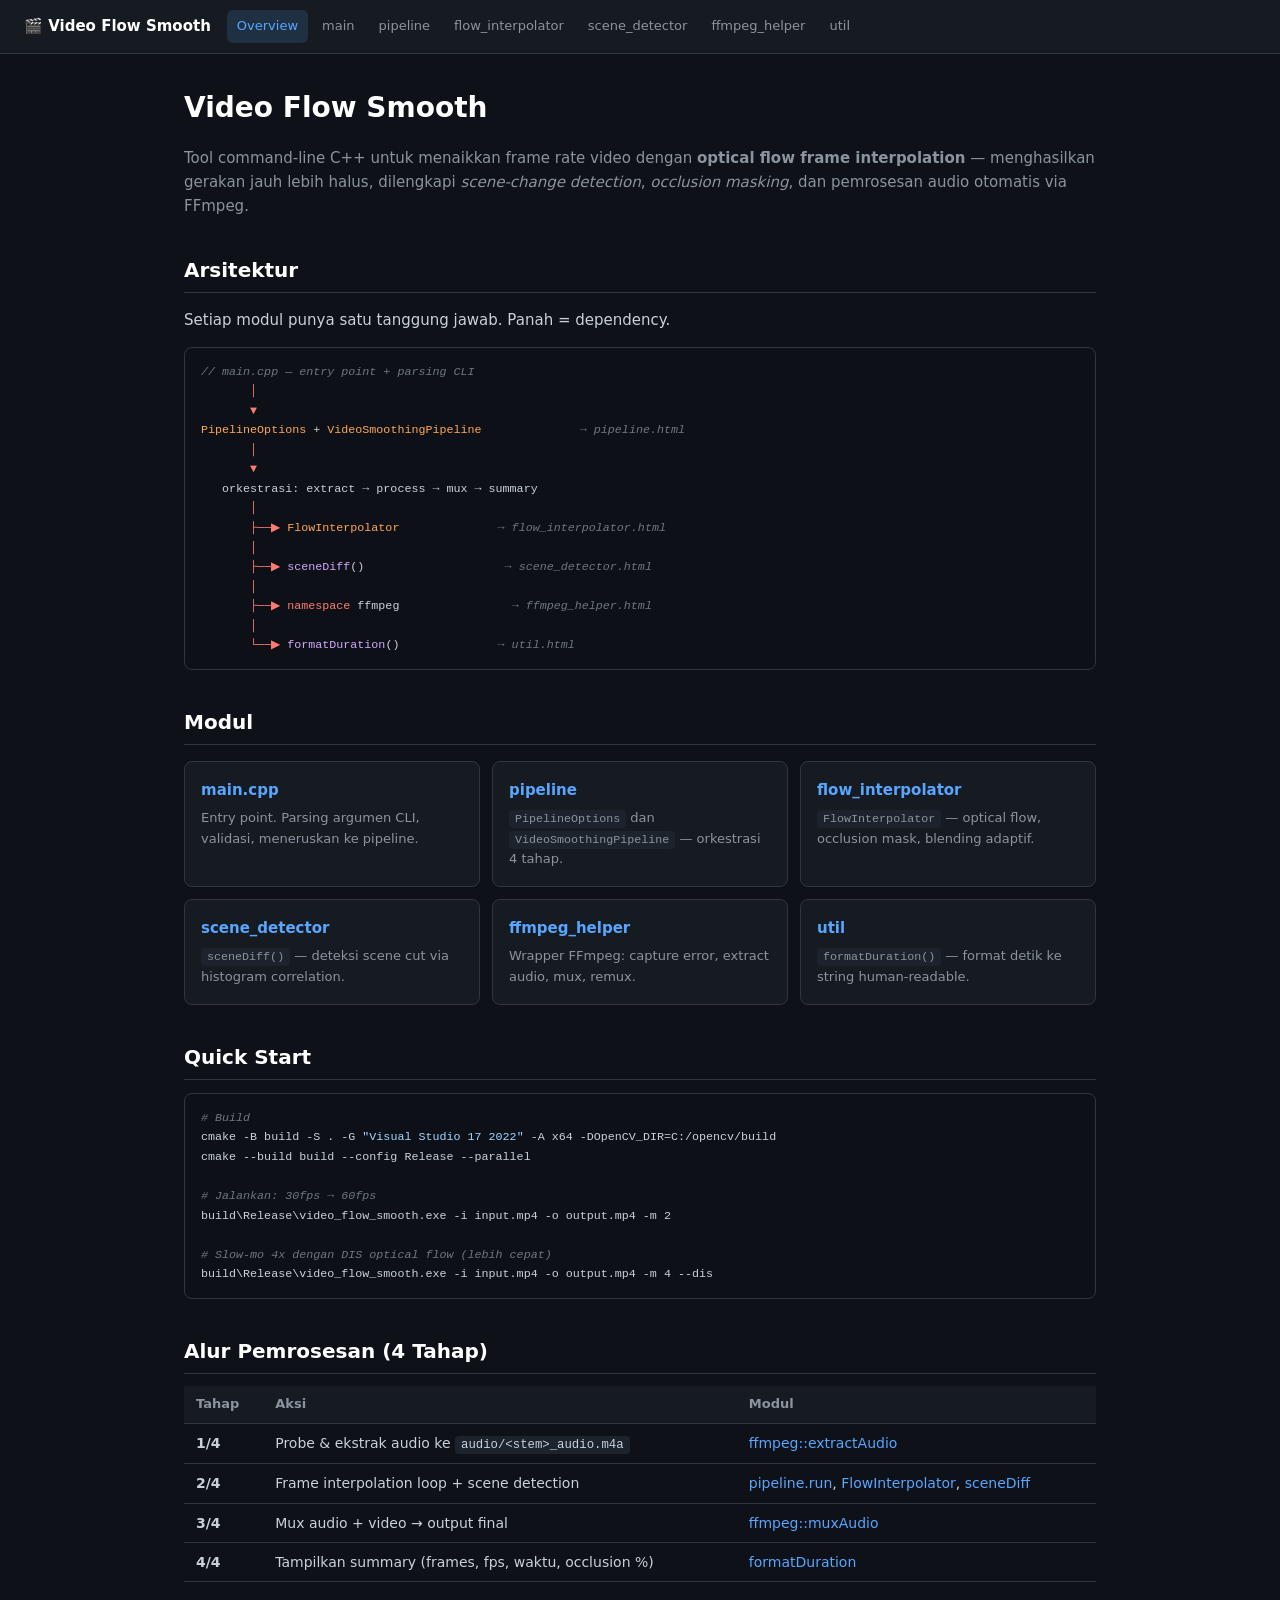
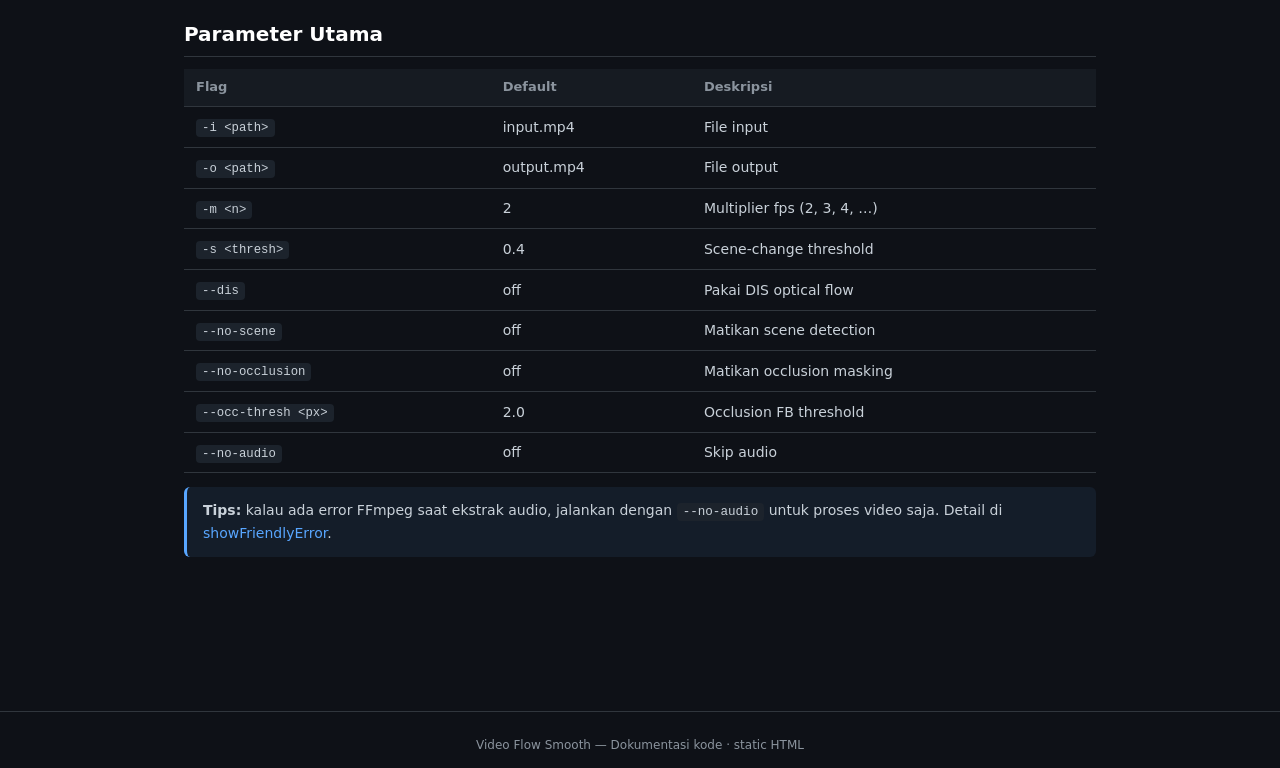
==== docs-html/index.html @ 03f8cf92 "Add documentation and implement occlusion handling in video processing pipeline - Created new HTML d" ====
<!DOCTYPE html>
<html lang="id">
<head>
  <meta charset="UTF-8">
  <meta name="viewport" content="width=device-width, initial-scale=1.0">
  <title>Video Flow Smooth — Dokumentasi</title>
  <link rel="stylesheet" href="style.css">
</head>
<body>

<nav class="top">
  <span class="brand">🎬 Video Flow Smooth</span>
  <a href="index.html" class="active">Overview</a>
  <a href="main.html">main</a>
  <a href="pipeline.html">pipeline</a>
  <a href="flow_interpolator.html">flow_interpolator</a>
  <a href="scene_detector.html">scene_detector</a>
  <a href="ffmpeg_helper.html">ffmpeg_helper</a>
  <a href="util.html">util</a>
</nav>

<main>
  <h1>Video Flow Smooth</h1>
  <p class="lead">
    Tool command-line C++ untuk menaikkan frame rate video dengan
    <strong>optical flow frame interpolation</strong> — menghasilkan gerakan
    jauh lebih halus, dilengkapi <em>scene-change detection</em>,
    <em>occlusion masking</em>, dan pemrosesan audio otomatis via FFmpeg.
  </p>

  <h2>Arsitektur</h2>
  <p>Setiap modul punya satu tanggung jawab. Panah = dependency.</p>

<pre><code><span class="tok-com">// main.cpp — entry point + parsing CLI</span>
       <span class="tok-kw">│</span>
       <span class="tok-kw">▼</span>
<span class="tok-type">PipelineOptions</span> + <span class="tok-type">VideoSmoothingPipeline</span>              <span class="tok-com">→ pipeline.html</span>
       <span class="tok-kw">│</span>
       <span class="tok-kw">▼</span>
   orkestrasi: extract → process → mux → summary
       <span class="tok-kw">│</span>
       <span class="tok-kw">├──▶</span> <span class="tok-type">FlowInterpolator</span>              <span class="tok-com">→ flow_interpolator.html</span>
       <span class="tok-kw">│</span>
       <span class="tok-kw">├──▶</span> <span class="tok-fn">sceneDiff</span>()                    <span class="tok-com">→ scene_detector.html</span>
       <span class="tok-kw">│</span>
       <span class="tok-kw">├──▶</span> <span class="tok-kw">namespace</span> ffmpeg                <span class="tok-com">→ ffmpeg_helper.html</span>
       <span class="tok-kw">│</span>
       <span class="tok-kw">└──▶</span> <span class="tok-fn">formatDuration</span>()              <span class="tok-com">→ util.html</span></code></pre>

  <h2>Modul</h2>
  <div class="grid">
    <a class="card" href="main.html">
      <h3>main.cpp</h3>
      <p>Entry point. Parsing argumen CLI, validasi, meneruskan ke pipeline.</p>
    </a>
    <a class="card" href="pipeline.html">
      <h3>pipeline</h3>
      <p><code>PipelineOptions</code> dan <code>VideoSmoothingPipeline</code> — orkestrasi 4 tahap.</p>
    </a>
    <a class="card" href="flow_interpolator.html">
      <h3>flow_interpolator</h3>
      <p><code>FlowInterpolator</code> — optical flow, occlusion mask, blending adaptif.</p>
    </a>
    <a class="card" href="scene_detector.html">
      <h3>scene_detector</h3>
      <p><code>sceneDiff()</code> — deteksi scene cut via histogram correlation.</p>
    </a>
    <a class="card" href="ffmpeg_helper.html">
      <h3>ffmpeg_helper</h3>
      <p>Wrapper FFmpeg: capture error, extract audio, mux, remux.</p>
    </a>
    <a class="card" href="util.html">
      <h3>util</h3>
      <p><code>formatDuration()</code> — format detik ke string human-readable.</p>
    </a>
  </div>

  <h2>Quick Start</h2>
<pre><code><span class="tok-com"># Build</span>
cmake -B build -S . -G <span class="tok-str">"Visual Studio 17 2022"</span> -A x64 -DOpenCV_DIR=C:/opencv/build
cmake --build build --config Release --parallel

<span class="tok-com"># Jalankan: 30fps → 60fps</span>
build\Release\video_flow_smooth.exe -i input.mp4 -o output.mp4 -m 2

<span class="tok-com"># Slow-mo 4x dengan DIS optical flow (lebih cepat)</span>
build\Release\video_flow_smooth.exe -i input.mp4 -o output.mp4 -m 4 --dis</code></pre>

  <h2>Alur Pemrosesan (4 Tahap)</h2>
  <table>
    <thead><tr><th>Tahap</th><th>Aksi</th><th>Modul</th></tr></thead>
    <tbody>
      <tr>
        <td><strong>1/4</strong></td>
        <td>Probe &amp; ekstrak audio ke <code>audio/&lt;stem&gt;_audio.m4a</code></td>
        <td><a href="ffmpeg_helper.html#extractAudio">ffmpeg::extractAudio</a></td>
      </tr>
      <tr>
        <td><strong>2/4</strong></td>
        <td>Frame interpolation loop + scene detection</td>
        <td><a href="pipeline.html#run">pipeline.run</a>,
            <a href="flow_interpolator.html#processPair">FlowInterpolator</a>,
            <a href="scene_detector.html#sceneDiff">sceneDiff</a></td>
      </tr>
      <tr>
        <td><strong>3/4</strong></td>
        <td>Mux audio + video → output final</td>
        <td><a href="ffmpeg_helper.html#muxAudio">ffmpeg::muxAudio</a></td>
      </tr>
      <tr>
        <td><strong>4/4</strong></td>
        <td>Tampilkan summary (frames, fps, waktu, occlusion %)</td>
        <td><a href="util.html#formatDuration">formatDuration</a></td>
      </tr>
    </tbody>
  </table>

  <h2>Parameter Utama</h2>
  <table>
    <thead><tr><th>Flag</th><th>Default</th><th>Deskripsi</th></tr></thead>
    <tbody>
      <tr><td><code>-i &lt;path&gt;</code></td><td>input.mp4</td><td>File input</td></tr>
      <tr><td><code>-o &lt;path&gt;</code></td><td>output.mp4</td><td>File output</td></tr>
      <tr><td><code>-m &lt;n&gt;</code></td><td>2</td><td>Multiplier fps (2, 3, 4, …)</td></tr>
      <tr><td><code>-s &lt;thresh&gt;</code></td><td>0.4</td><td>Scene-change threshold</td></tr>
      <tr><td><code>--dis</code></td><td>off</td><td>Pakai DIS optical flow</td></tr>
      <tr><td><code>--no-scene</code></td><td>off</td><td>Matikan scene detection</td></tr>
      <tr><td><code>--no-occlusion</code></td><td>off</td><td>Matikan occlusion masking</td></tr>
      <tr><td><code>--occ-thresh &lt;px&gt;</code></td><td>2.0</td><td>Occlusion FB threshold</td></tr>
      <tr><td><code>--no-audio</code></td><td>off</td><td>Skip audio</td></tr>
    </tbody>
  </table>

  <div class="note">
    <strong>Tips:</strong> kalau ada error FFmpeg saat ekstrak audio, jalankan
    dengan <code>--no-audio</code> untuk proses video saja. Detail di
    <a href="ffmpeg_helper.html#showFriendlyError">showFriendlyError</a>.
  </div>
</main>

<footer>Video Flow Smooth — Dokumentasi kode · static HTML</footer>
</body>
</html>
---- docs-html/style.css ----
:root {
  --bg: #0e1117;
  --surface: #161b22;
  --surface2: #1c232c;
  --border: #30363d;
  --text: #c9d1d9;
  --text-dim: #8b949e;
  --accent: #58a6ff;
  --accent2: #79c0ff;
  --code-bg: #0d1117;
  --success: #3fb950;
  --warning: #d29922;
  --danger: #f85149;
}
* { box-sizing: border-box; }
html, body {
  margin: 0; padding: 0;
  background: var(--bg); color: var(--text);
  font-family: -apple-system, "Segoe UI", system-ui, sans-serif;
  font-size: 15px; line-height: 1.6;
}
a { color: var(--accent); text-decoration: none; }
a:hover { text-decoration: underline; color: var(--accent2); }

/* ---- top nav ---- */
nav.top {
  position: sticky; top: 0; z-index: 10;
  background: var(--surface); border-bottom: 1px solid var(--border);
  padding: 10px 24px; display: flex; gap: 4px; align-items: center;
  flex-wrap: wrap;
}
nav.top .brand {
  font-weight: 700; color: #fff; margin-right: 12px;
  display: inline-flex; align-items: center; gap: 6px;
}
nav.top a {
  padding: 6px 10px; border-radius: 6px; color: var(--text-dim);
  font-size: 13px; font-weight: 500;
}
nav.top a:hover { background: var(--surface2); color: var(--text); text-decoration: none; }
nav.top a.active { background: rgba(88,166,255,0.15); color: var(--accent); }

/* ---- main ---- */
main {
  max-width: 960px; margin: 0 auto; padding: 32px 24px 80px;
}
h1 { font-size: 28px; margin: 0 0 8px; color: #fff; }
h2 { font-size: 20px; margin: 36px 0 12px; padding-bottom: 6px;
     border-bottom: 1px solid var(--border); color: #fff; }
h3 { font-size: 16px; margin: 24px 0 8px; color: var(--text); }
.lead { color: var(--text-dim); margin-bottom: 24px; }

/* ---- code ---- */
pre {
  background: var(--code-bg); border: 1px solid var(--border);
  border-radius: 8px; padding: 14px 16px; overflow-x: auto;
  font-size: 13px; line-height: 1.5;
  font-family: "Cascadia Code", "Consolas", "Monaco", monospace;
}
code { font-family: "Cascadia Code", "Consolas", "Monaco", monospace;
       background: var(--surface2); padding: 2px 6px; border-radius: 4px; font-size: 0.9em; }
pre code { background: none; padding: 0; }
.tok-kw { color: #ff7b72; }
.tok-type { color: #ffa657; }
.tok-fn { color: #d2a8ff; }
.tok-str { color: #a5d6ff; }
.tok-com { color: #6e7681; font-style: italic; }

/* ---- signature block ---- */
.signature {
  background: var(--code-bg); border: 1px solid var(--border);
  border-left: 3px solid var(--accent);
  border-radius: 6px; padding: 12px 16px; margin: 12px 0;
  font-family: "Cascadia Code", "Consolas", monospace;
  font-size: 13px; overflow-x: auto;
}

/* ---- tables ---- */
table { width: 100%; border-collapse: collapse; margin: 12px 0; font-size: 14px; }
th, td { padding: 8px 12px; text-align: left; border-bottom: 1px solid var(--border); }
th { background: var(--surface); color: var(--text-dim); font-weight: 600; font-size: 13px; }
td code { font-size: 0.88em; }

/* ---- cards ---- */
.grid { display: grid; grid-template-columns: repeat(auto-fill, minmax(280px, 1fr));
        gap: 12px; margin: 16px 0; }
.card {
  background: var(--surface); border: 1px solid var(--border);
  border-radius: 8px; padding: 16px;
  transition: border-color 0.15s, transform 0.15s;
}
.card:hover { border-color: var(--accent); transform: translateY(-1px); }
.card h3 { margin: 0 0 6px; color: var(--accent); font-size: 15px; }
.card p { margin: 0; color: var(--text-dim); font-size: 13px; }

/* ---- callouts ---- */
.note, .warn, .ok {
  border-radius: 6px; padding: 12px 16px; margin: 14px 0;
  border-left: 3px solid;
  font-size: 14px;
}
.note { background: rgba(88,166,255,0.08); border-color: var(--accent); }
.warn { background: rgba(210,153,34,0.08); border-color: var(--warning); }
.ok   { background: rgba(63,185,80,0.08);  border-color: var(--success); }

/* ---- link groups ---- */
.links {
  display: flex; gap: 8px; flex-wrap: wrap; margin-top: 8px;
}
.links a {
  background: var(--surface2); padding: 4px 10px; border-radius: 999px;
  font-size: 12px; color: var(--text);
  border: 1px solid var(--border);
}
.links a:hover { border-color: var(--accent); color: var(--accent); text-decoration: none; }

/* ---- badge ---- */
.badge {
  display: inline-block; padding: 2px 8px; border-radius: 999px;
  font-size: 11px; font-weight: 600; margin-left: 8px; vertical-align: middle;
}
.badge.ns { background: rgba(88,166,255,0.15); color: var(--accent); }
.badge.cls { background: rgba(210,153,34,0.15); color: var(--warning); }
.badge.fn { background: rgba(63,185,80,0.15);  color: var(--success); }

/* ---- footer ---- */
footer {
  text-align: center; color: var(--text-dim); font-size: 12px;
  padding: 24px; border-top: 1px solid var(--border);
  margin-top: 60px;
}
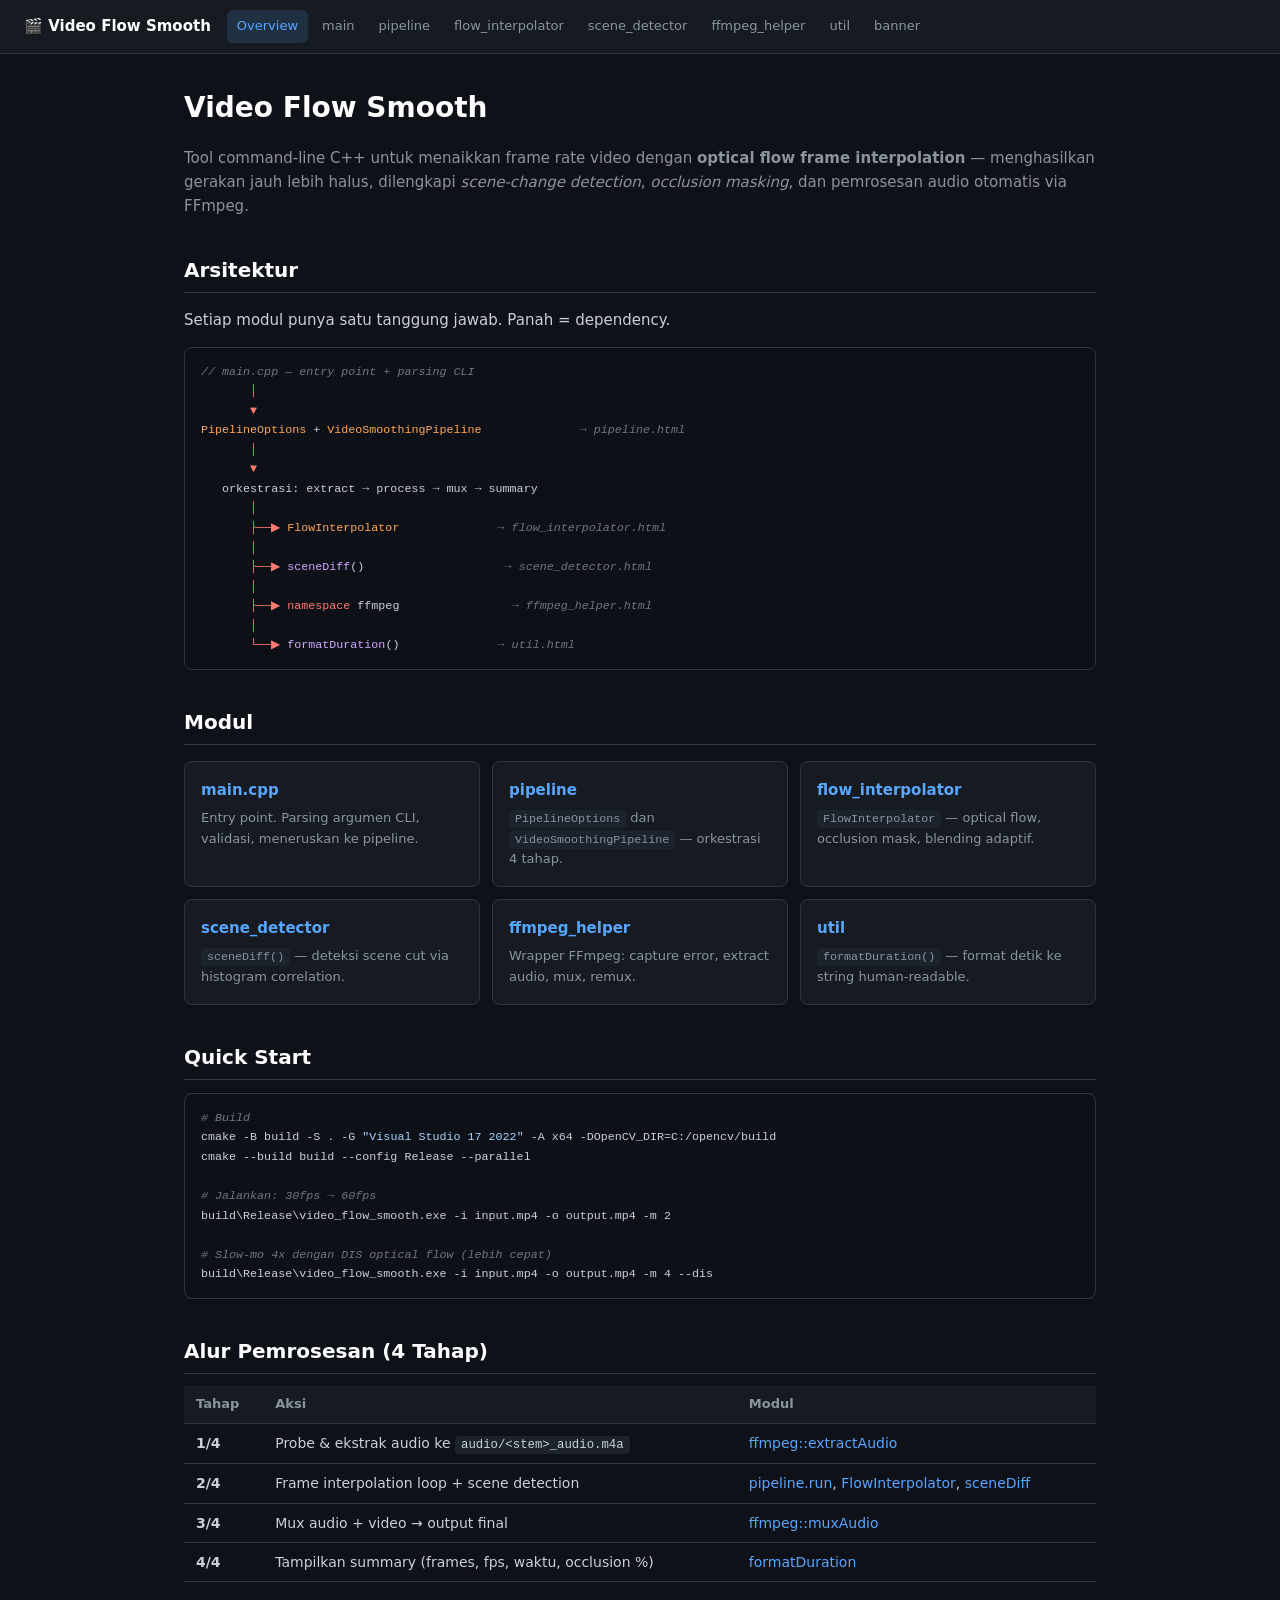
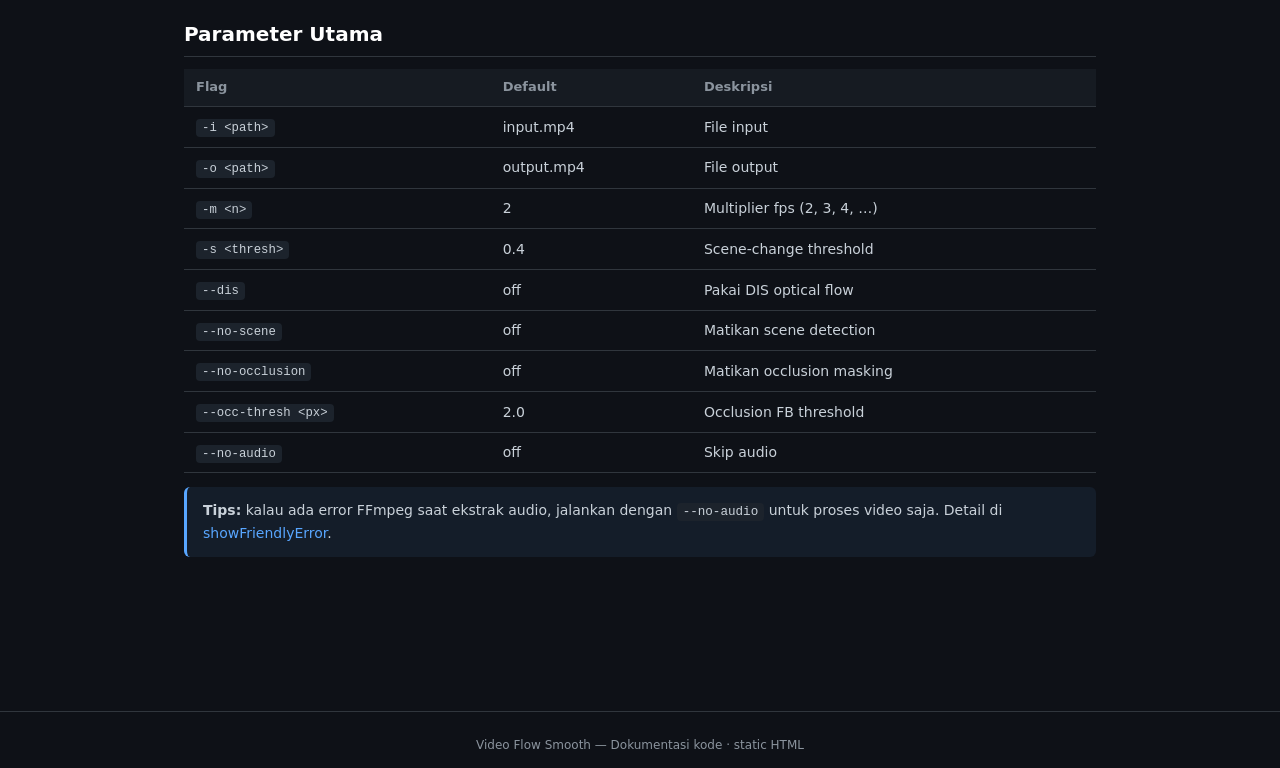
==== commit 12956aa4: "Add banner module with ASCII art display and integrate into main application" ====
--- a/docs-html/index.html
+++ b/docs-html/index.html
@@ -17,6 +17,7 @@
   <a href="scene_detector.html">scene_detector</a>
   <a href="ffmpeg_helper.html">ffmpeg_helper</a>
   <a href="util.html">util</a>
+  <a href="banner.html">banner</a>
 </nav>
 
 <main>
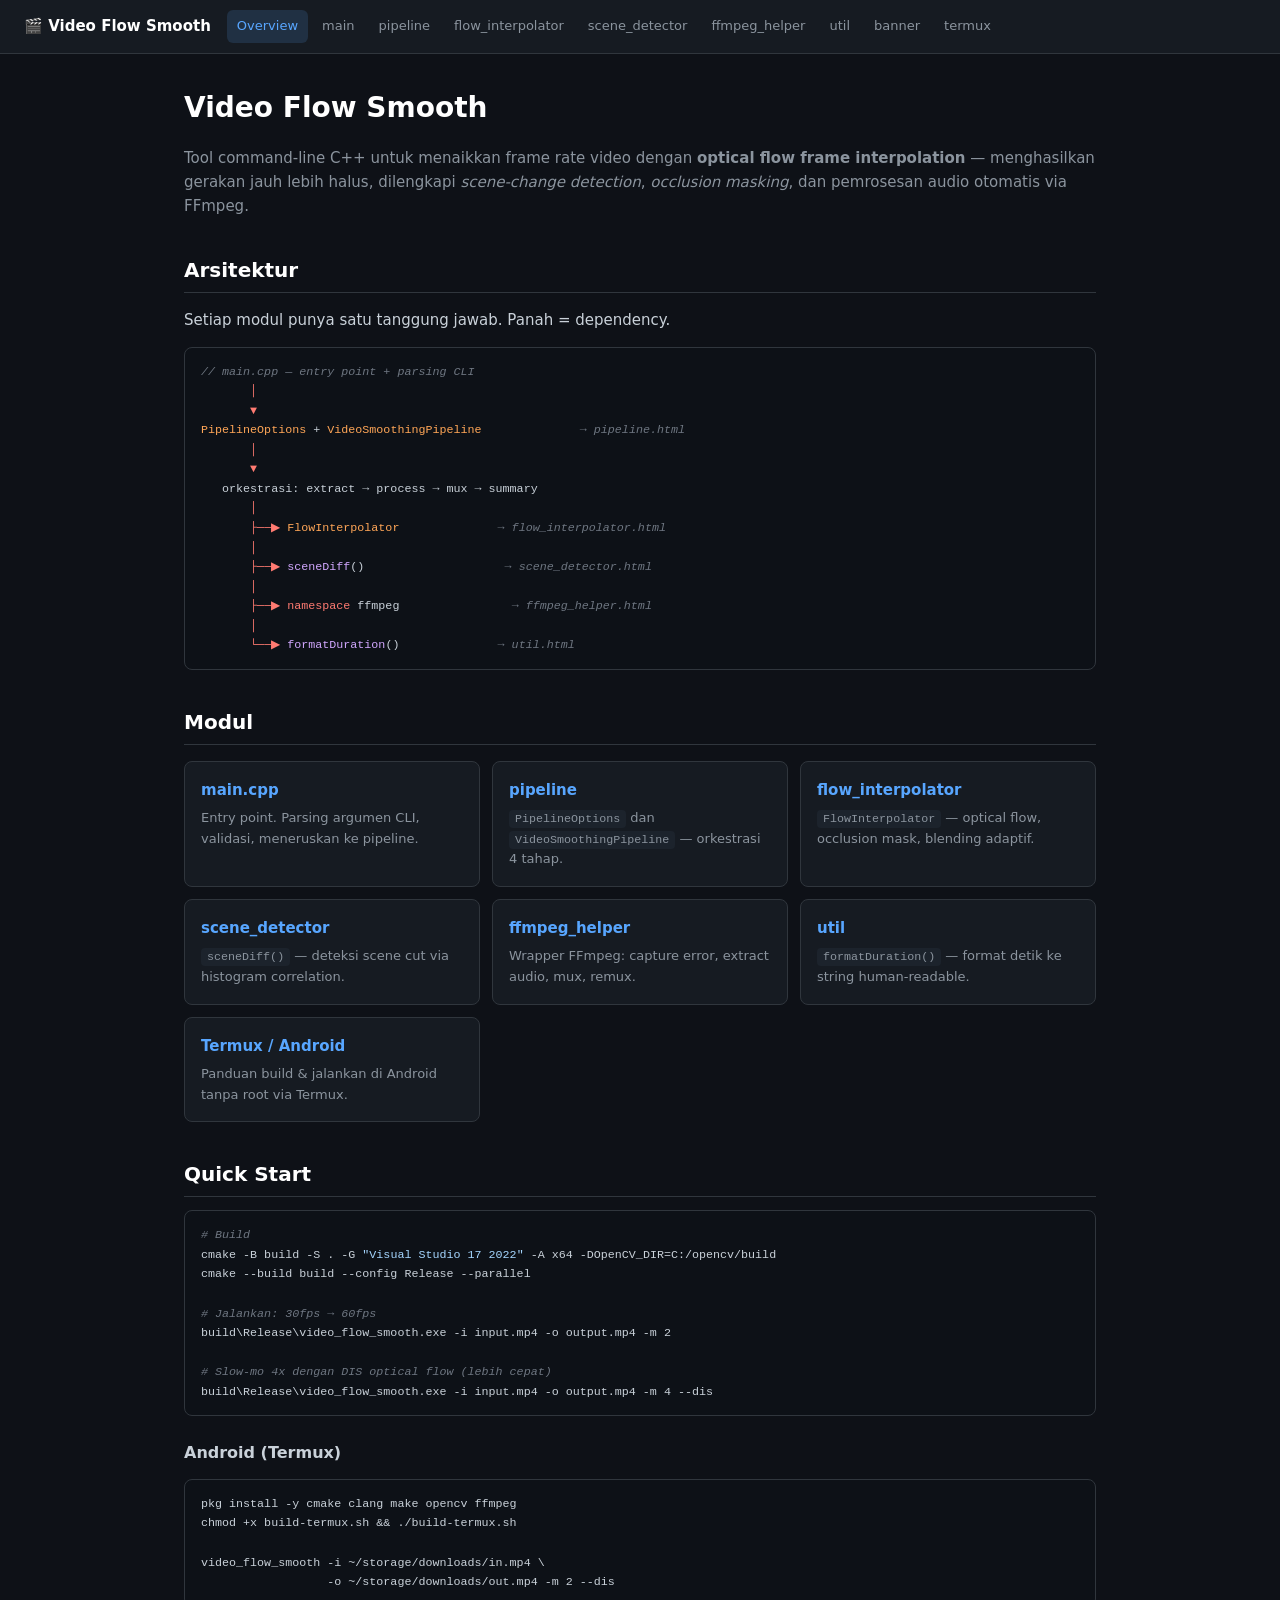
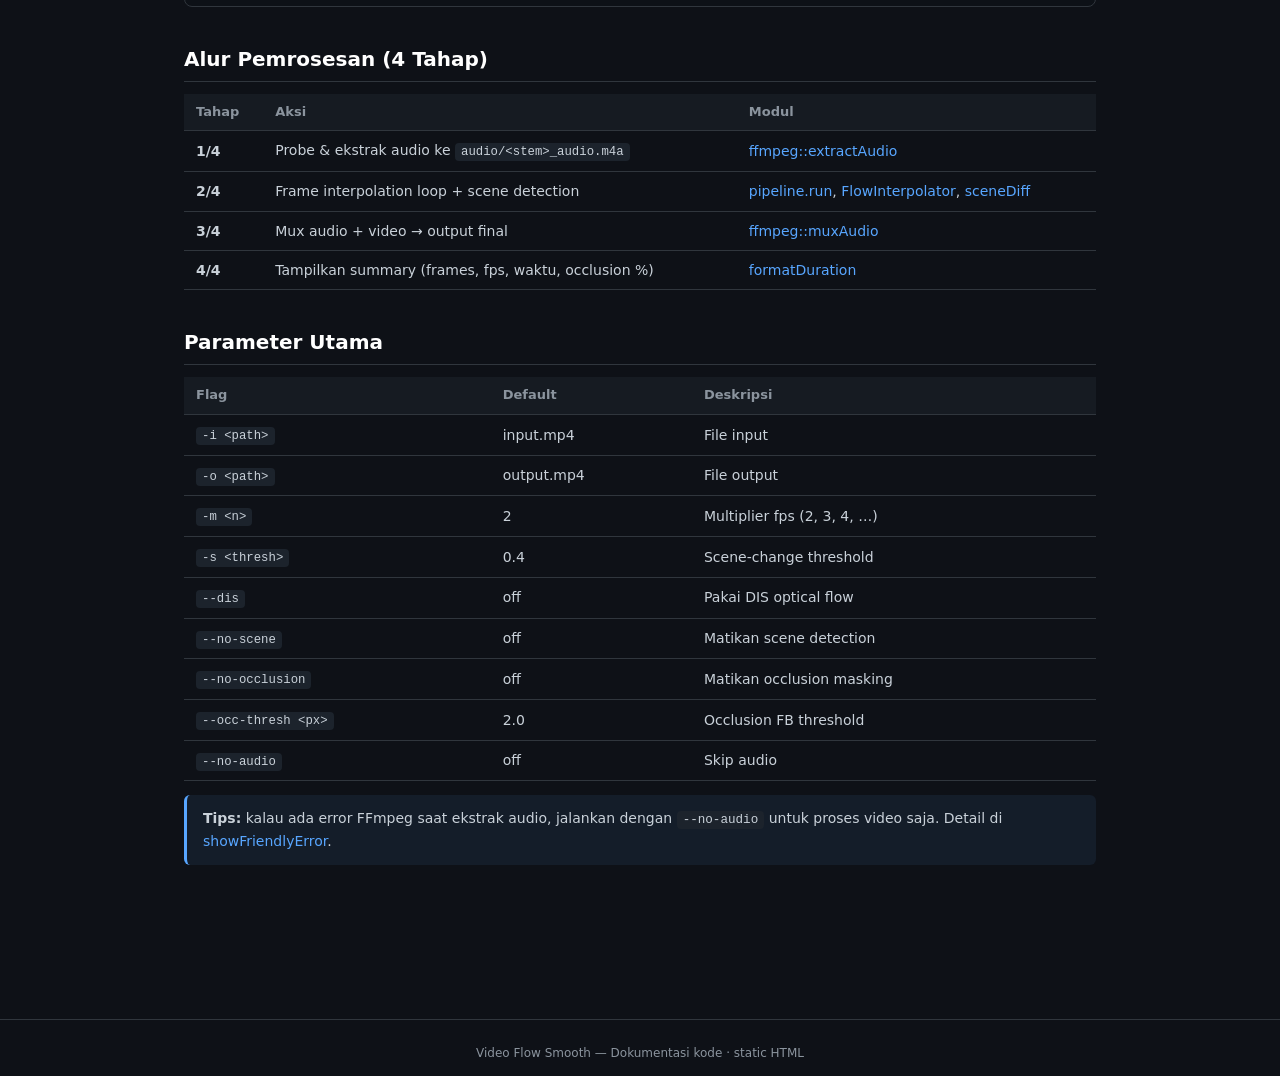
==== commit 22bf1f04: "Add Termux support with build script and documentation updates" ====
--- a/docs-html/index.html
+++ b/docs-html/index.html
@@ -18,6 +18,7 @@
   <a href="ffmpeg_helper.html">ffmpeg_helper</a>
   <a href="util.html">util</a>
   <a href="banner.html">banner</a>
+  <a href="termux.html">termux</a>
 </nav>
 
 <main>
@@ -74,6 +75,10 @@
       <h3>util</h3>
       <p><code>formatDuration()</code> — format detik ke string human-readable.</p>
     </a>
+    <a class="card" href="termux.html">
+      <h3>Termux / Android</h3>
+      <p>Panduan build & jalankan di Android tanpa root via Termux.</p>
+    </a>
   </div>
 
   <h2>Quick Start</h2>
@@ -86,6 +91,13 @@
 
 <span class="tok-com"># Slow-mo 4x dengan DIS optical flow (lebih cepat)</span>
 build\Release\video_flow_smooth.exe -i input.mp4 -o output.mp4 -m 4 --dis</code></pre>
+
+  <h3>Android (Termux)</h3>
+<pre><code>pkg install -y cmake clang make opencv ffmpeg
+chmod +x build-termux.sh && ./build-termux.sh
+
+video_flow_smooth -i ~/storage/downloads/in.mp4 \
+                  -o ~/storage/downloads/out.mp4 -m 2 --dis</code></pre>
 
   <h2>Alur Pemrosesan (4 Tahap)</h2>
   <table>
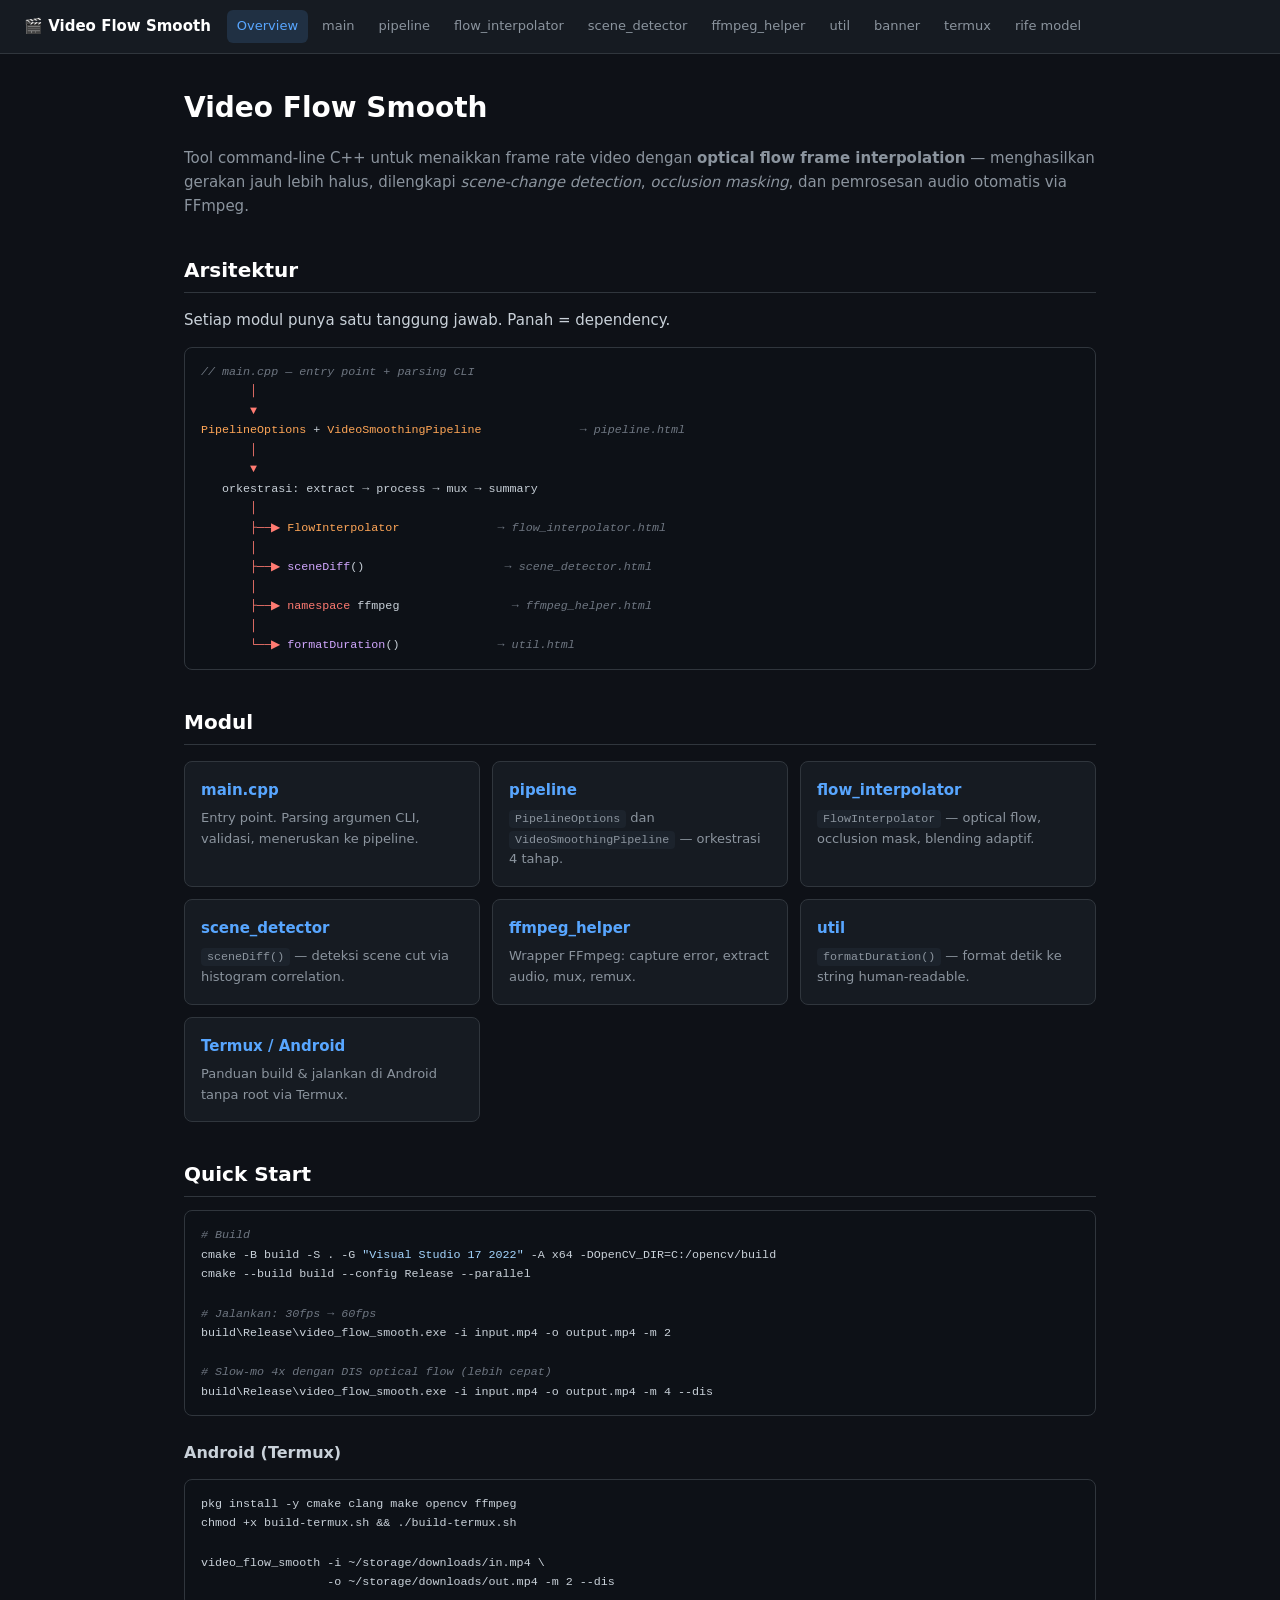
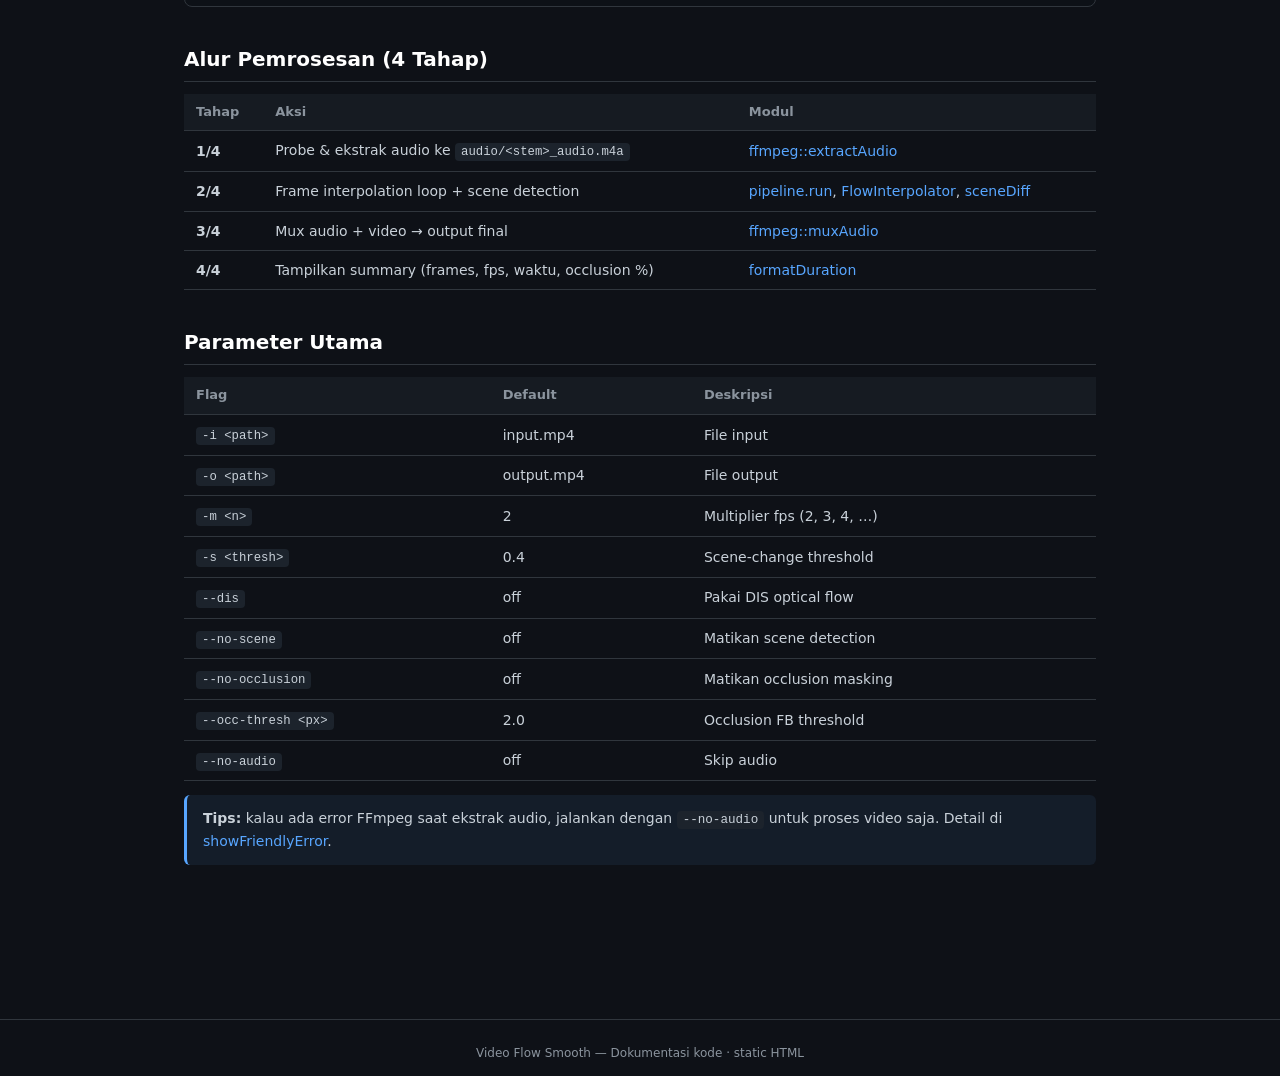
==== commit 79f44ddf: "feat: add experimental RIFE AI interpolation support - Introduced RIFE AI interpolation feature, acc" ====
--- a/docs-html/index.html
+++ b/docs-html/index.html
@@ -19,6 +19,7 @@
   <a href="util.html">util</a>
   <a href="banner.html">banner</a>
   <a href="termux.html">termux</a>
+  <a href="rife.html">rife model</a>
 </nav>
 
 <main>
